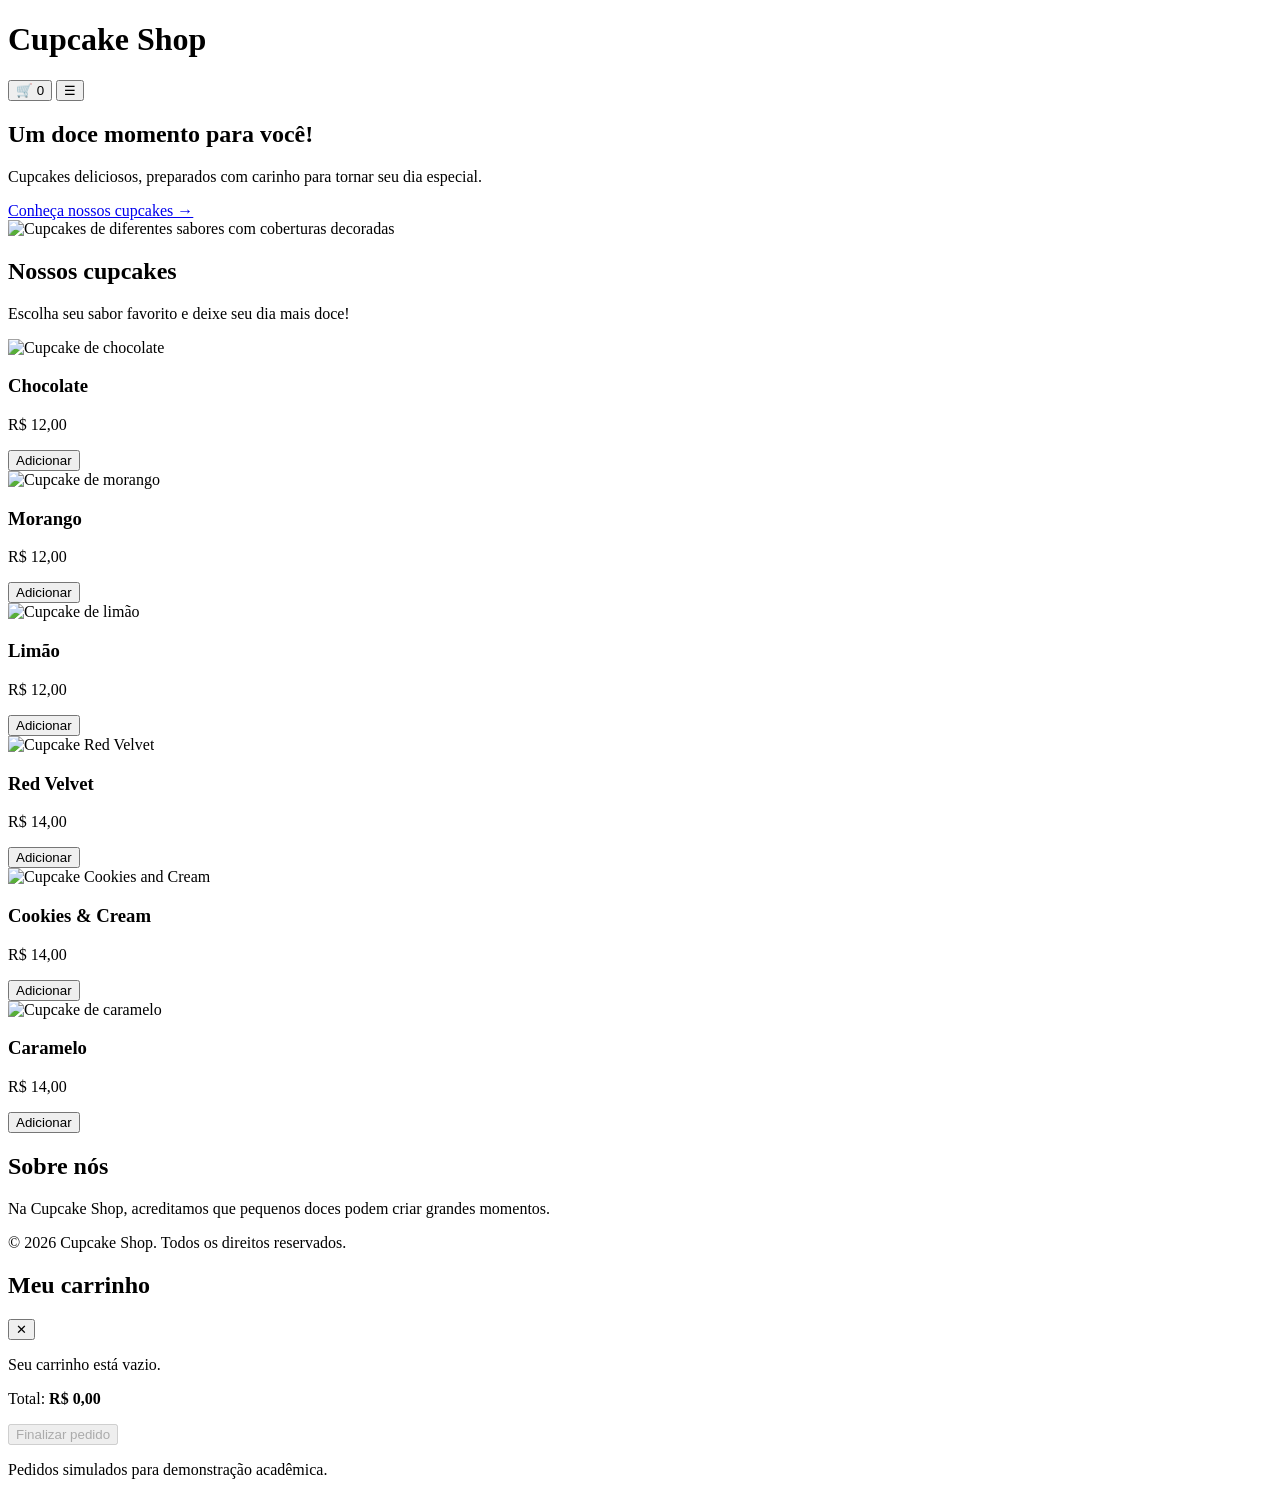
==== index.html @ 00323195 "Projeto acadêmico de loja virtual de cupcakes, desenvolvido com HTML, CSS, JavaScript, Python e SQLi" ====
<!DOCTYPE html>
<html lang="pt-BR">
<head>
  <meta charset="UTF-8">
  <meta name="viewport" content="width=device-width, initial-scale=1.0">
  <meta name="description" content="Cupcake Shop - Cupcakes deliciosos feitos com carinho para você.">
  <title>Cupcake Shop | Início</title>
  <link rel="stylesheet" href="css/style.css">
  <script src="js/script.js" defer></script>
</head>
<body>
  <header class="header">
    <div class="header-container">
      <h1 class="logo">Cupcake Shop</h1>
      <div class="header-actions">
        <button class="cart-button" type="button" aria-label="Abrir carrinho" aria-controls="cart-drawer" aria-expanded="false">🛒 <span class="cart-count" aria-label="0 itens">0</span></button>
        <button class="menu-button" type="button" aria-label="Abrir menu" aria-expanded="false" aria-controls="main-navigation">☰</button>
      </div>
    </div>
    <nav class="navigation" id="main-navigation" aria-label="Navegação principal" hidden>
      <ul>
        <li><a href="#inicio">Início</a></li>
        <li><a href="#produtos">Nossos cupcakes</a></li>
        <li><a href="#sobre">Sobre nós</a></li>
        <li><a href="acompanhar.html">📦 Acompanhar pedido</a></li>
      </ul>
    </nav>
  </header>


  <main id="inicio">
    <section class="hero" aria-labelledby="hero-title">
      <div class="hero-content">
        <h2 id="hero-title">Um doce momento para você!</h2>
        <p>Cupcakes deliciosos, preparados com carinho para tornar seu dia especial.</p>
        <a href="#produtos" class="hero-link">Conheça nossos cupcakes →</a>
      </div>
      <div class="hero-image">
        <img src="assets/images/hero-cupcakes.jpg" alt="Cupcakes de diferentes sabores com coberturas decoradas" width="600" height="400">
      </div>
    </section>

    <section class="products" id="produtos" aria-labelledby="products-title">
      <h2 id="products-title">Nossos cupcakes</h2>
      <p class="products-description">Escolha seu sabor favorito e deixe seu dia mais doce!</p>
      <div class="products-grid">
        <article class="product-card" data-id="chocolate" data-name="Chocolate" data-price="12" data-image="assets/images/cupcake-chocolate.jpg">
          <img src="assets/images/cupcake-chocolate.jpg" alt="Cupcake de chocolate" loading="lazy">
          <div class="product-info"><h3>Chocolate</h3><p class="product-price">R$ 12,00</p><button type="button" class="add-to-cart">Adicionar</button></div>
        </article>
        <article class="product-card" data-id="morango" data-name="Morango" data-price="12" data-image="assets/images/cupcake-morango.jpg">
          <img src="assets/images/cupcake-morango.jpg" alt="Cupcake de morango" loading="lazy">
          <div class="product-info"><h3>Morango</h3><p class="product-price">R$ 12,00</p><button type="button" class="add-to-cart">Adicionar</button></div>
        </article>
        <article class="product-card" data-id="limao" data-name="Limão" data-price="12" data-image="assets/images/cupcake-limao.jpg">
          <img src="assets/images/cupcake-limao.jpg" alt="Cupcake de limão" loading="lazy">
          <div class="product-info"><h3>Limão</h3><p class="product-price">R$ 12,00</p><button type="button" class="add-to-cart">Adicionar</button></div>
        </article>
        <article class="product-card" data-id="red-velvet" data-name="Red Velvet" data-price="14" data-image="assets/images/cupcake-red-velvet.jpg">
          <img src="assets/images/cupcake-red-velvet.jpg" alt="Cupcake Red Velvet" loading="lazy">
          <div class="product-info"><h3>Red Velvet</h3><p class="product-price">R$ 14,00</p><button type="button" class="add-to-cart">Adicionar</button></div>
        </article>
        <article class="product-card" data-id="cookies-cream" data-name="Cookies &amp; Cream" data-price="14" data-image="assets/images/cupcake-cookies-cream.jpg">
          <img src="assets/images/cupcake-cookies-cream.jpg" alt="Cupcake Cookies and Cream" loading="lazy">
          <div class="product-info"><h3>Cookies &amp; Cream</h3><p class="product-price">R$ 14,00</p><button type="button" class="add-to-cart">Adicionar</button></div>
        </article>
        <article class="product-card" data-id="caramelo" data-name="Caramelo" data-price="14" data-image="assets/images/cupcake-caramelo.jpg">
          <img src="assets/images/cupcake-caramelo.jpg" alt="Cupcake de caramelo" loading="lazy">
          <div class="product-info"><h3>Caramelo</h3><p class="product-price">R$ 14,00</p><button type="button" class="add-to-cart">Adicionar</button></div>
        </article>
      </div>
    </section>

    <section class="about" id="sobre" aria-labelledby="about-title">
      <h2 id="about-title">Sobre nós</h2>
      <p>Na Cupcake Shop, acreditamos que pequenos doces podem criar grandes momentos.</p>
    </section>
  </main>

  <footer class="footer"><p>&copy; 2026 Cupcake Shop. Todos os direitos reservados.</p></footer>

  <!-- Fundo escurecido ao abrir o carrinho -->
  <div class="cart-overlay" id="cart-overlay" hidden></div>

  <!-- Carrinho lateral -->
  <aside class="cart-drawer" id="cart-drawer" role="dialog" aria-modal="true" aria-labelledby="cart-title" aria-hidden="true" inert>
    <div class="cart-header">
      <h2 id="cart-title">Meu carrinho</h2>
      <button class="close-cart" type="button" aria-label="Fechar carrinho">✕</button>
    </div>
    <div class="cart-items" id="cart-items" aria-live="polite">
      <p class="empty-cart">Seu carrinho está vazio.</p>
    </div>
    <div class="cart-footer">
      <p class="cart-total">Total: <strong id="cart-total">R$ 0,00</strong></p>
      <button type="button" class="checkout-button" id="checkout-button" disabled>Finalizar pedido</button>
      <p class="checkout-note">Pedidos simulados para demonstração acadêmica.</p>
    </div>
  </aside>

  <div class="toast" id="cart-toast" role="status" aria-live="polite"></div>
</body>
</html>
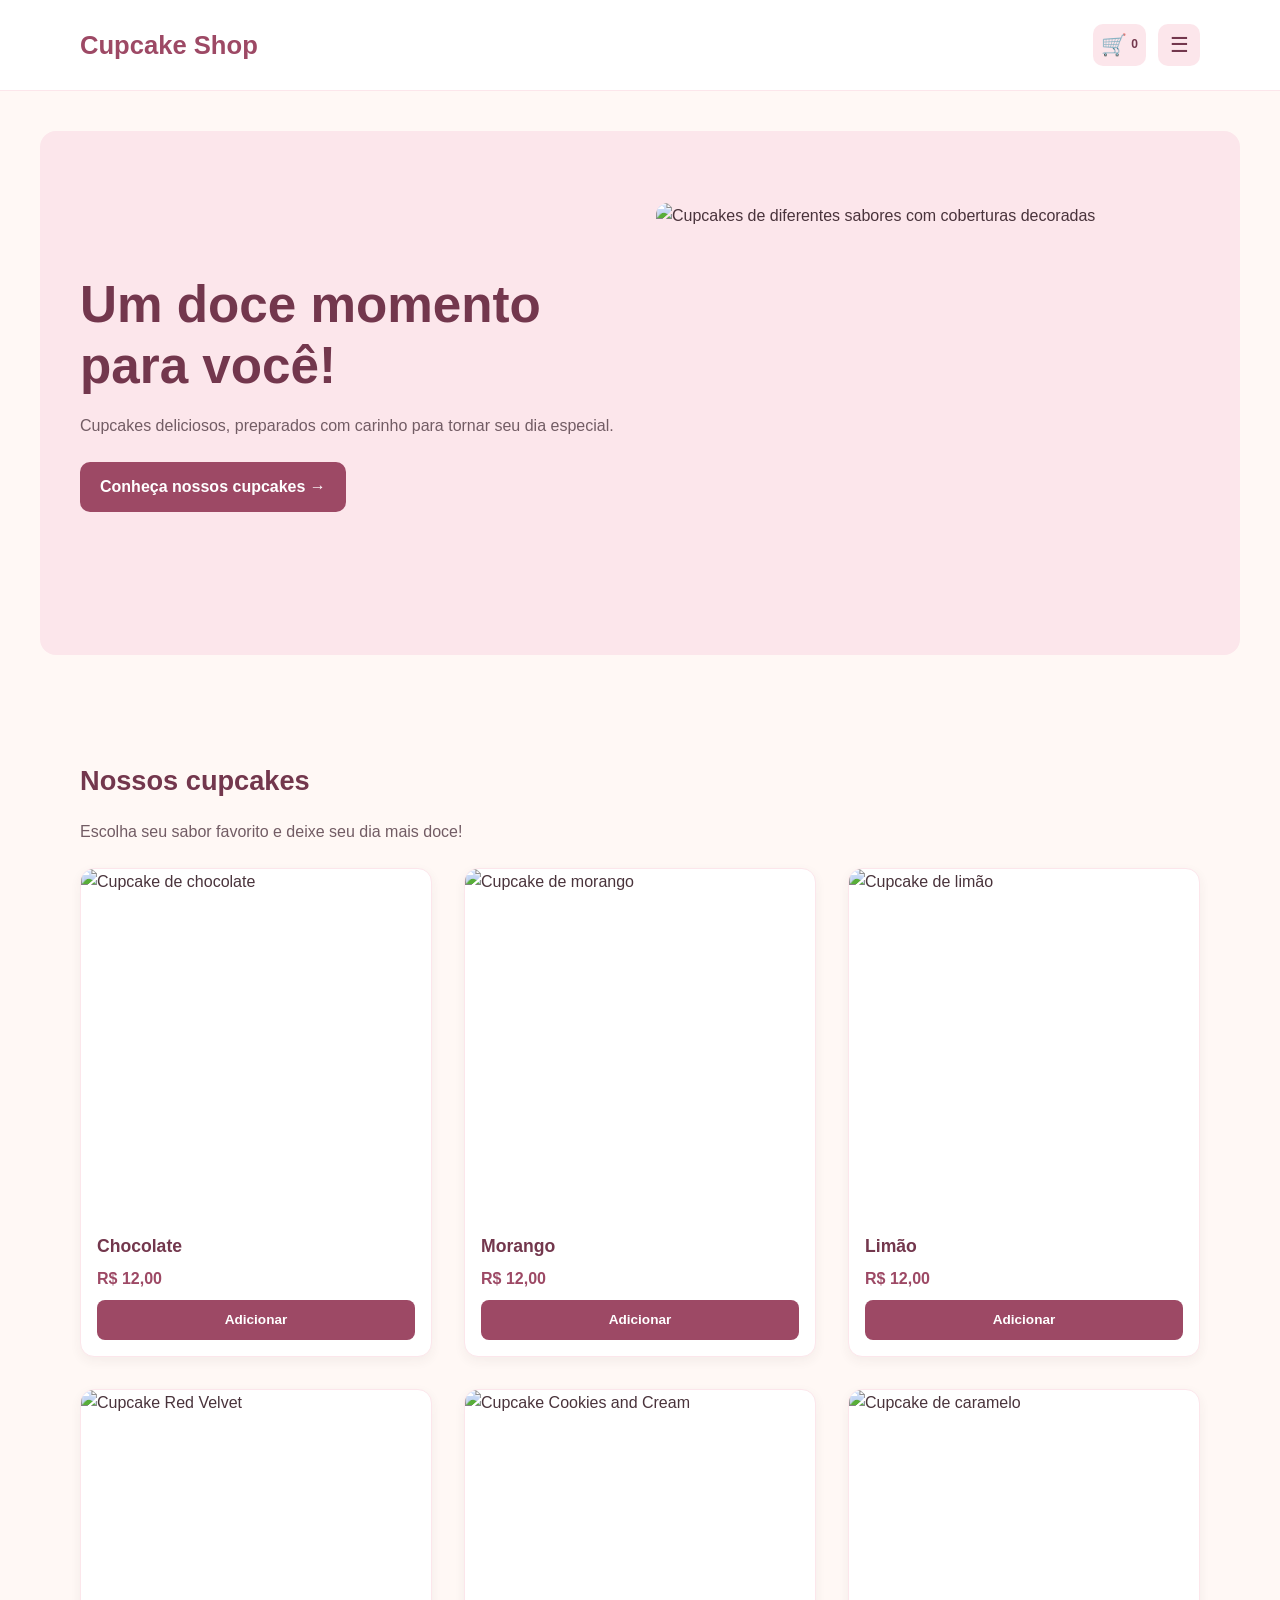
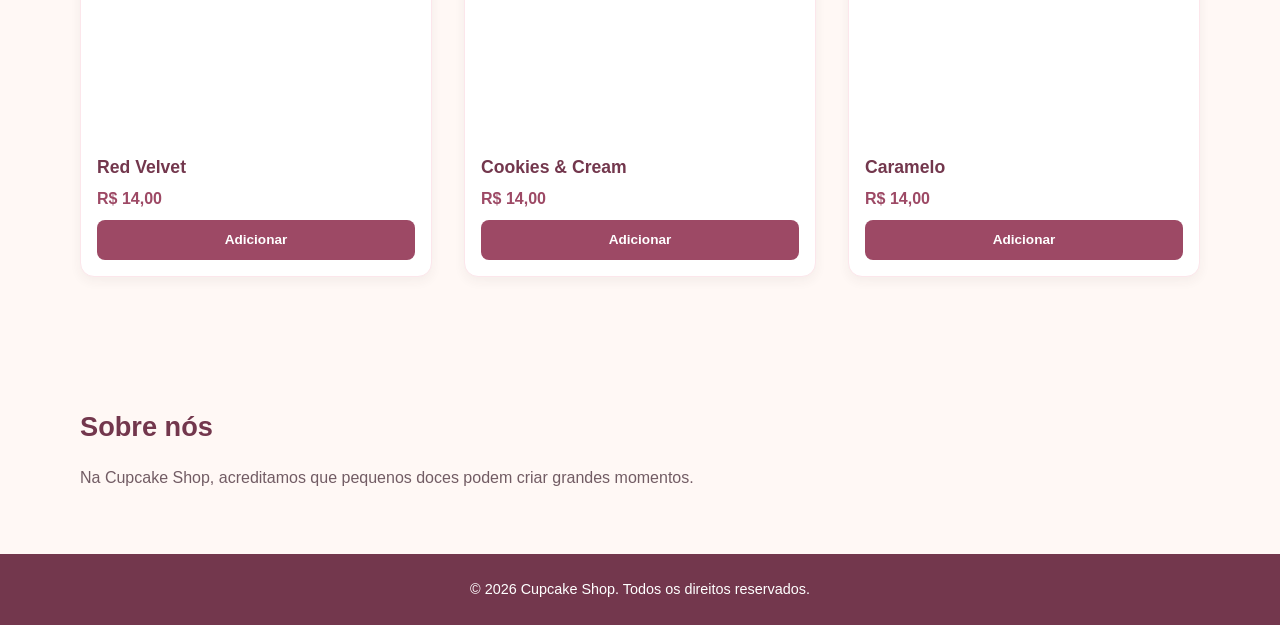
==== commit 9b2e8f0a: "Corrige caminho dos arquivos CSS no GitHub Pages" ====
--- a/index.html
+++ b/index.html
@@ -5,7 +5,7 @@
   <meta name="viewport" content="width=device-width, initial-scale=1.0">
   <meta name="description" content="Cupcake Shop - Cupcakes deliciosos feitos com carinho para você.">
   <title>Cupcake Shop | Início</title>
-  <link rel="stylesheet" href="css/style.css">
+  <link rel="stylesheet" href="CSS/style.css">
   <script src="js/script.js" defer></script>
 </head>
 <body>
--- a/CSS/style.css
+++ b/CSS/style.css
@@ -0,0 +1,170 @@
+/* CUPCAKE SHOP - Estilos completos (mobile-first) */
+:root {
+  --color-primary: #9d4965;
+  --color-primary-dark: #73374d;
+  --color-background: #fff8f5;
+  --color-surface: #fce6eb;
+  --color-white: #ffffff;
+  --color-text: #49333b;
+  --color-text-light: #725c64;
+}
+* { margin: 0; padding: 0; box-sizing: border-box; }
+html { scroll-behavior: smooth; }
+body { font-family: Arial, Helvetica, sans-serif; background: var(--color-background); color: var(--color-text); line-height: 1.6; }
+body.cart-open { overflow: hidden; }
+button, a { -webkit-tap-highlight-color: transparent; }
+button { font: inherit; cursor: pointer; }
+a { color: inherit; text-decoration: none; }
+a:focus-visible, button:focus-visible { outline: 3px solid var(--color-primary); outline-offset: 4px; }
+button:disabled { cursor: not-allowed; opacity: .55; }
+
+/* Cabeçalho e navegação */
+.header { background: var(--color-white); border-bottom: 1px solid var(--color-surface); }
+.header-container { max-width: 1200px; margin: 0 auto; padding: 16px; display: flex; align-items: center; justify-content: space-between; gap: 16px; }
+.logo { color: var(--color-primary); font-size: 1.35rem; font-weight: 700; }
+.header-actions { display: flex; align-items: center; gap: 12px; }
+.cart-button, .menu-button { display: flex; align-items: center; justify-content: center; min-width: 42px; height: 42px; padding: 0 8px; border: 0; border-radius: 10px; background: var(--color-surface); color: var(--color-primary-dark); font-size: 1.3rem; }
+.cart-button:hover, .menu-button:hover { background: #f6d3dd; }
+.cart-count { font-size: .75rem; font-weight: 700; margin-left: 4px; }
+.navigation { background: var(--color-white); padding: 16px; }
+.navigation[hidden] { display: none; }
+.navigation ul { list-style: none; display: flex; flex-direction: column; gap: 16px; max-width: 1200px; margin: 0 auto; }
+.navigation a { display: block; font-weight: 600; color: var(--color-primary-dark); }
+.navigation a:hover { color: var(--color-primary); }
+
+/* Conteúdo e hero */
+main { width: 100%; }
+.hero, .products, .about { max-width: 1200px; margin-left: auto; margin-right: auto; padding: 48px 20px; }
+.hero { margin-top: 24px; margin-bottom: 24px; background: var(--color-surface); border-radius: 16px; display: flex; flex-direction: column; gap: 32px; overflow: hidden; }
+.hero-content { display: flex; flex-direction: column; align-items: flex-start; justify-content: center; min-width: 0; }
+.hero h2 { color: var(--color-primary-dark); font-size: 2rem; line-height: 1.2; margin-bottom: 16px; }
+.hero p { color: var(--color-text-light); margin-bottom: 24px; }
+.hero-link { display: inline-block; padding: 12px 20px; border-radius: 10px; background: var(--color-primary); color: var(--color-white); font-weight: 600; text-align: center; transition: background .2s; }
+.hero-link:hover { background: var(--color-primary-dark); }
+.hero-image { width: 100%; min-width: 0; border-radius: 12px; overflow: hidden; }
+.hero-image img { display: block; width: 100%; height: auto; aspect-ratio: 3/2; object-fit: cover; }
+
+/* Produtos */
+.products h2, .about h2 { color: var(--color-primary-dark); font-size: 1.7rem; margin-bottom: 16px; }
+.products-description { color: var(--color-text-light); margin-bottom: 24px; }
+.products-grid { display: grid; grid-template-columns: repeat(2, minmax(0, 1fr)); gap: 16px; }
+.product-card { min-width: 0; background: var(--color-white); border: 1px solid var(--color-surface); border-radius: 14px; overflow: hidden; box-shadow: 0 4px 12px rgba(73,51,59,.06); }
+.product-card img { display: block; width: 100%; aspect-ratio: 1/1; object-fit: cover; }
+.product-info { padding: 12px; display: flex; flex-direction: column; gap: 8px; }
+.product-info h3 { color: var(--color-primary-dark); font-size: .95rem; line-height: 1.3; }
+.product-price { color: var(--color-primary); font-size: 1rem; font-weight: 700; }
+.add-to-cart { width: 100%; min-height: 40px; padding: 8px; border: 0; border-radius: 8px; background: var(--color-primary); color: var(--color-white); font-weight: 600; font-size: .85rem; transition: background .2s; }
+.add-to-cart:hover { background: var(--color-primary-dark); }
+.about { padding-top: 24px; padding-bottom: 64px; }
+.about p { color: var(--color-text-light); }
+.footer { padding: 24px 16px; background: var(--color-primary-dark); color: var(--color-white); text-align: center; font-size: .9rem; }
+
+/* Carrinho lateral */
+.cart-overlay[hidden] { display: none; }
+.cart-overlay { position: fixed; inset: 0; z-index: 100; background: rgba(30, 15, 23, .5); }
+.cart-drawer { position: fixed; top: 0; right: 0; z-index: 101; height: 100dvh; width: min(100%, 420px); background: var(--color-white); box-shadow: -8px 0 28px rgba(0,0,0,.15); display: flex; flex-direction: column; transform: translateX(105%); visibility: hidden; transition: transform .25s ease, visibility .25s; }
+.cart-drawer.is-open { transform: translateX(0); visibility: visible; }
+.cart-header { display: flex; align-items: center; justify-content: space-between; gap: 16px; padding: 20px; border-bottom: 1px solid var(--color-surface); }
+.cart-header h2 { font-size: 1.35rem; color: var(--color-primary-dark); }
+.close-cart { border: 0; background: var(--color-surface); color: var(--color-primary-dark); border-radius: 8px; width: 38px; height: 38px; }
+.cart-items { flex: 1; overflow-y: auto; padding: 20px; }
+.empty-cart { color: var(--color-text-light); text-align: center; padding: 40px 0; }
+.cart-item { display: grid; grid-template-columns: 72px minmax(0,1fr); gap: 12px; padding: 14px 0; border-bottom: 1px solid var(--color-surface); }
+.cart-item img { width: 72px; height: 72px; object-fit: cover; border-radius: 8px; }
+.cart-item h3 { font-size: 1rem; color: var(--color-primary-dark); }
+.cart-item-price { color: var(--color-primary); font-weight: 700; }
+.cart-item-actions { display: flex; flex-wrap: wrap; align-items: center; gap: 8px; margin-top: 8px; }
+.quantity-button { width: 30px; height: 30px; border: 1px solid #e9bdcb; border-radius: 6px; background: var(--color-surface); color: var(--color-primary-dark); }
+.quantity-value { min-width: 18px; text-align: center; font-weight: 700; }
+.remove-item { border: 0; background: transparent; color: var(--color-primary-dark); text-decoration: underline; font-size: .85rem; margin-left: auto; }
+.cart-footer { padding: 20px; border-top: 1px solid var(--color-surface); background: var(--color-white); }
+.cart-total { display: flex; justify-content: space-between; gap: 12px; font-size: 1.1rem; margin-bottom: 16px; }
+.cart-total strong { color: var(--color-primary-dark); }
+.checkout-button { width: 100%; padding: 13px; border: 0; border-radius: 10px; background: var(--color-primary); color: var(--color-white); font-weight: 700; }
+.checkout-button:not(:disabled):hover { background: var(--color-primary-dark); }
+.checkout-note { font-size: .78rem; text-align: center; color: var(--color-text-light); margin-top: 8px; }
+.toast { position: fixed; z-index: 110; left: 50%; bottom: 22px; transform: translate(-50%, 20px); max-width: calc(100vw - 32px); padding: 12px 18px; border-radius: 10px; background: var(--color-primary-dark); color: var(--color-white); text-align: center; box-shadow: 0 5px 20px rgba(0,0,0,.2); opacity: 0; visibility: hidden; transition: opacity .2s, transform .2s, visibility .2s; pointer-events: none; }
+.toast.show { opacity: 1; visibility: visible; transform: translate(-50%, 0); }
+
+/* Tablets e desktop */
+@media (min-width: 768px) {
+  .header-container { padding: 20px 32px; }
+  .logo { font-size: 1.6rem; }
+  .hero, .products, .about { padding-left: 40px; padding-right: 40px; }
+  .hero { flex-direction: row; align-items: stretch; gap: 32px; padding-top: 72px; padding-bottom: 72px; }
+  .hero-content, .hero-image { flex: 1; min-width: 0; }
+  .hero h2 { font-size: 2.8rem; }
+  .hero-image { min-height: 320px; position: relative; }
+  .hero-image img { position: absolute; inset: 0; width: 100%; height: 100%; aspect-ratio: auto; object-fit: cover; }
+  .products-grid { grid-template-columns: repeat(3, minmax(0,1fr)); gap: 24px; }
+  .product-info { padding: 16px; }
+  .product-info h3 { font-size: 1.1rem; }
+}
+@media (min-width: 1024px) {
+  .header-container { padding: 24px 40px; }
+  .hero { margin-top: 40px; margin-bottom: 40px; }
+  .hero h2 { font-size: 3.2rem; }
+  .hero-image { min-height: 380px; }
+  .products, .about { padding-top: 64px; padding-bottom: 64px; }
+  .products-grid { gap: 32px; }
+}
+@media (prefers-reduced-motion: reduce) {
+  html { scroll-behavior: auto; }
+  .cart-drawer, .toast { transition: none; }
+}
+
+/* Checkout e administração - etapa 8 */
+.page-shell { max-width: 1000px; margin: 0 auto; padding: 32px 18px 72px; }
+.page-shell h1 { color: var(--color-primary-dark); font-size: clamp(1.7rem, 4vw, 2.4rem); margin-bottom: 8px; }
+.page-intro { color: var(--color-text-light); margin-bottom: 24px; }
+.back-link { display: inline-block; margin-bottom: 20px; color: var(--color-primary-dark); text-decoration: underline; }
+.checkout-layout { display: grid; gap: 22px; }
+.panel { background: white; padding: 22px; border: 1px solid var(--color-surface); border-radius: 14px; box-shadow: 0 4px 14px rgba(73,51,59,.04); }
+.panel h2 { font-size: 1.2rem; color: var(--color-primary-dark); margin-bottom: 14px; }
+.form-grid { display: grid; gap: 14px; }
+.field { display: flex; flex-direction: column; gap: 5px; }
+.field label, .field-label { font-weight: 700; font-size: .92rem; }
+.field input, .field select, .field textarea, .status-select { width: 100%; border: 1px solid #d9b9c5; border-radius: 8px; background: white; padding: 11px; font: inherit; color: var(--color-text); }
+.field textarea { min-height: 90px; resize: vertical; }
+.choice-row { display: flex; flex-wrap: wrap; gap: 18px; margin-bottom: 14px; }
+.choice-row label { display: inline-flex; align-items: center; gap: 6px; }
+.form-actions { margin-top: 18px; }
+.primary-action { display: inline-block; width: 100%; border: 0; border-radius: 9px; background: var(--color-primary); color: white; padding: 13px 18px; text-align: center; font-weight: 700; }
+.primary-action:hover { background: var(--color-primary-dark); }
+.order-line { display: flex; justify-content: space-between; gap: 12px; padding: 9px 0; border-bottom: 1px solid var(--color-surface); }
+.order-total { display: flex; justify-content: space-between; font-size: 1.2rem; font-weight: 700; color: var(--color-primary-dark); margin-top: 14px; }
+.help-text { color: var(--color-text-light); font-size: .85rem; margin-top: 8px; }
+.error-message { color: #9e253d; margin-top: 12px; font-weight: 700; }
+.success-message { background: #f2f9f2; border: 1px solid #a9d3ad; border-radius: 12px; padding: 18px; margin-top: 20px; }
+.success-message h2 { color: #285b32; }
+.order-card { border: 1px solid var(--color-surface); border-radius: 12px; padding: 16px; margin-top: 12px; }
+.order-card h3 { color: var(--color-primary-dark); margin-bottom: 8px; }
+.order-meta { font-size: .9rem; color: var(--color-text-light); margin-bottom: 8px; }
+.order-card ul { margin: 10px 0 10px 22px; }
+.status-row { display: flex; align-items: center; flex-wrap: wrap; gap: 12px; margin-top: 14px; }
+.status-row label { font-weight: 700; }
+.status-select { max-width: 240px; }
+.demo-banner { background: #fff0cf; padding: 12px 16px; border-radius: 10px; margin: 18px 0; color: #60480d; }
+[hidden] { display: none !important; }
+@media (min-width: 768px) { .checkout-layout { grid-template-columns: minmax(0,1.4fr) minmax(270px,1fr); align-items: start; } .form-grid.two { grid-template-columns: 1fr 1fr; } }
+
+/* Etapa 10: endereço de entrega */
+.delivery-notice { background: #fce6eb; border-left: 4px solid var(--color-primary); color: var(--color-primary-dark); padding: 12px 14px; border-radius: 8px; margin-bottom: 16px; line-height: 1.5; }
+.field input[readonly] { background: #f5f0f2; color: #66515b; cursor: not-allowed; }
+
+/* Acompanhamento do pedido */
+.tracking-panel{max-width:650px;margin:24px auto}
+.tracking-panel .field{margin-bottom:16px}
+.tracking-panel #tracking-result{margin-top:24px;padding-top:20px;border-top:1px solid var(--color-surface)}
+.tracking-status{background:var(--color-surface);color:var(--color-primary-dark);padding:14px;border-radius:10px;font-weight:700;margin:14px 0}
+.tracking-panel #tracking-items{margin:16px 0}
+.success-message .primary-action{display:inline-block;margin:14px 0}
+
+/* Confirmação: credenciais de acompanhamento em destaque */
+.tracking-warning{background:#fff0cf;border-left:4px solid #a36d15;padding:12px;border-radius:8px;font-weight:700;margin:14px 0}
+.tracking-credentials{display:grid;gap:12px;margin:16px 0}
+.tracking-credential{display:flex;flex-wrap:wrap;align-items:center;gap:8px;background:#fff;border:2px solid var(--color-primary);border-radius:12px;padding:14px}
+.tracking-credential-label{display:block;width:100%;font-size:.9rem;font-weight:700;color:var(--color-primary-dark)}
+.tracking-credential-value{flex:1;min-width:0;font-size:1.15rem;color:var(--color-text);overflow-wrap:anywhere;user-select:all}
+.copy-code{border:1px solid var(--color-primary);border-radius:8px;background:var(--color-surface);color:var(--color-primary-dark);font-weight:700;padding:8px 12px}
+.copy-code:hover{background:#f6d3dd}
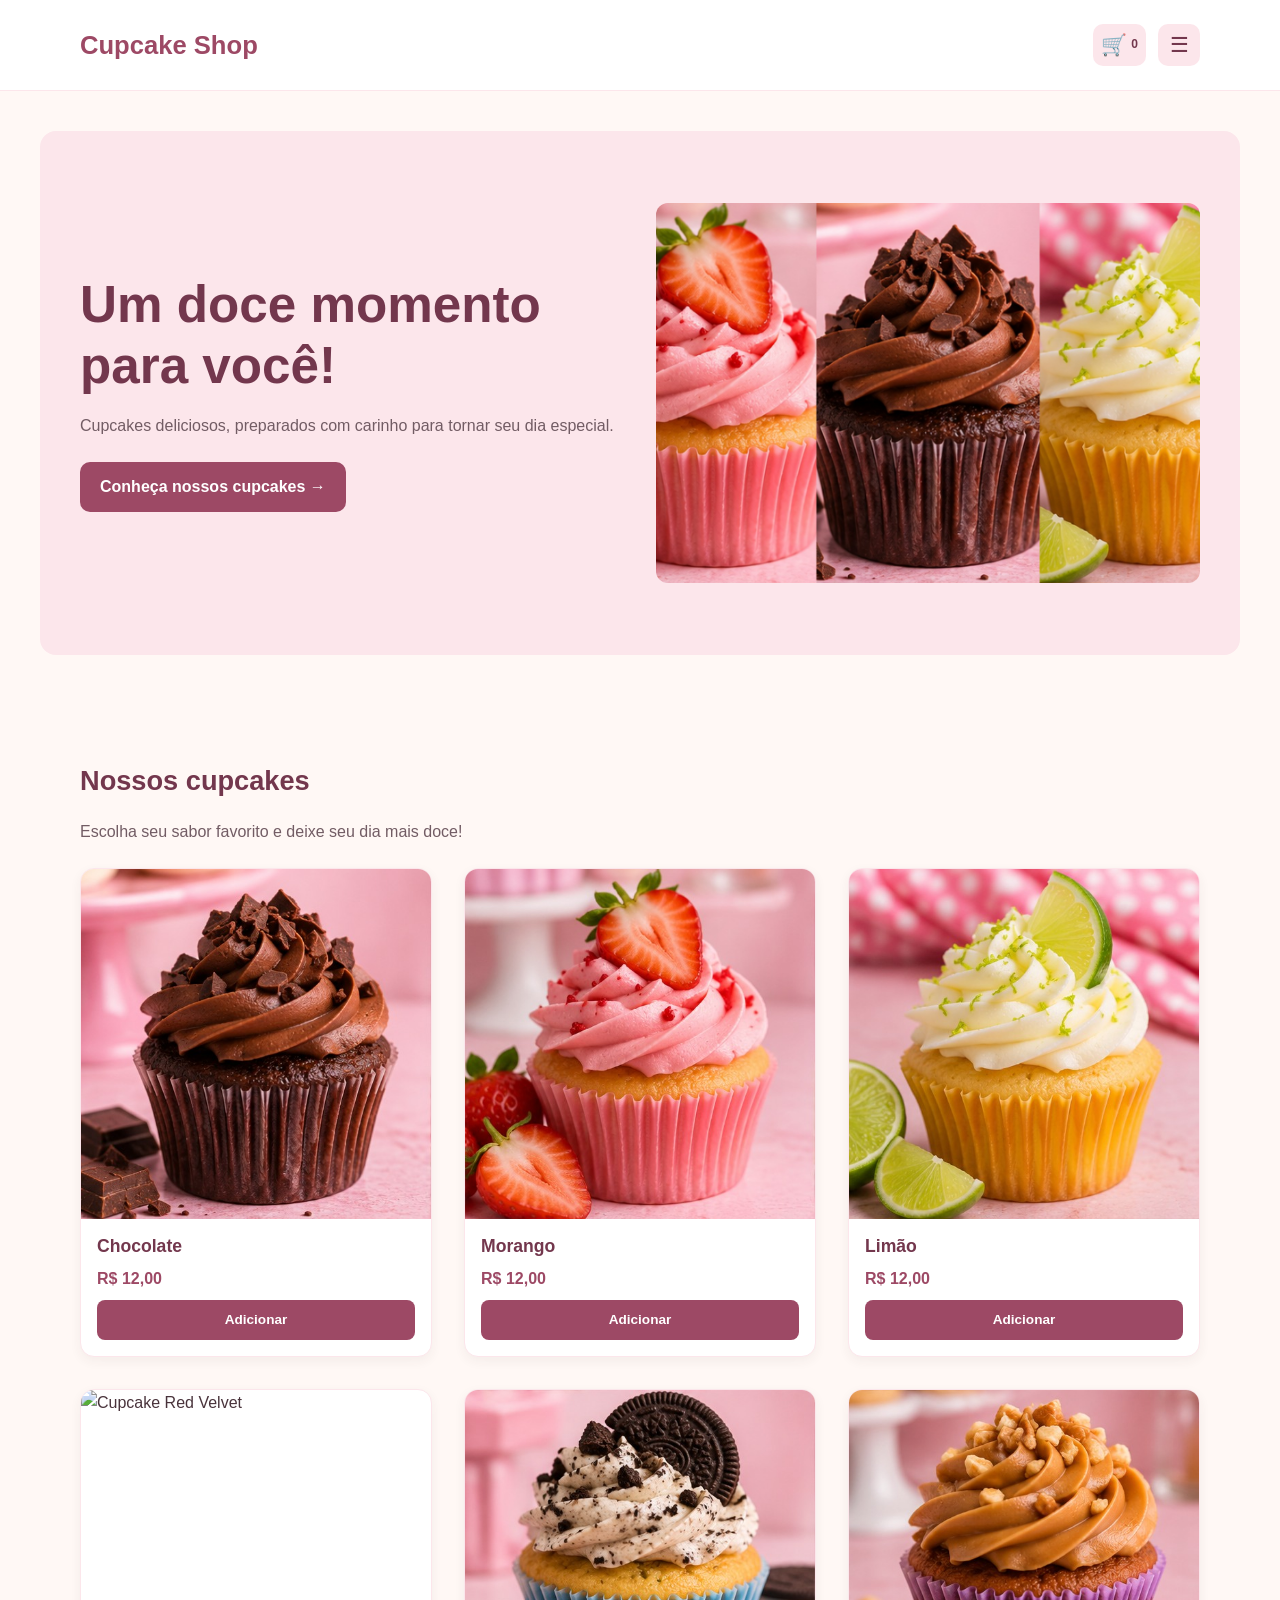
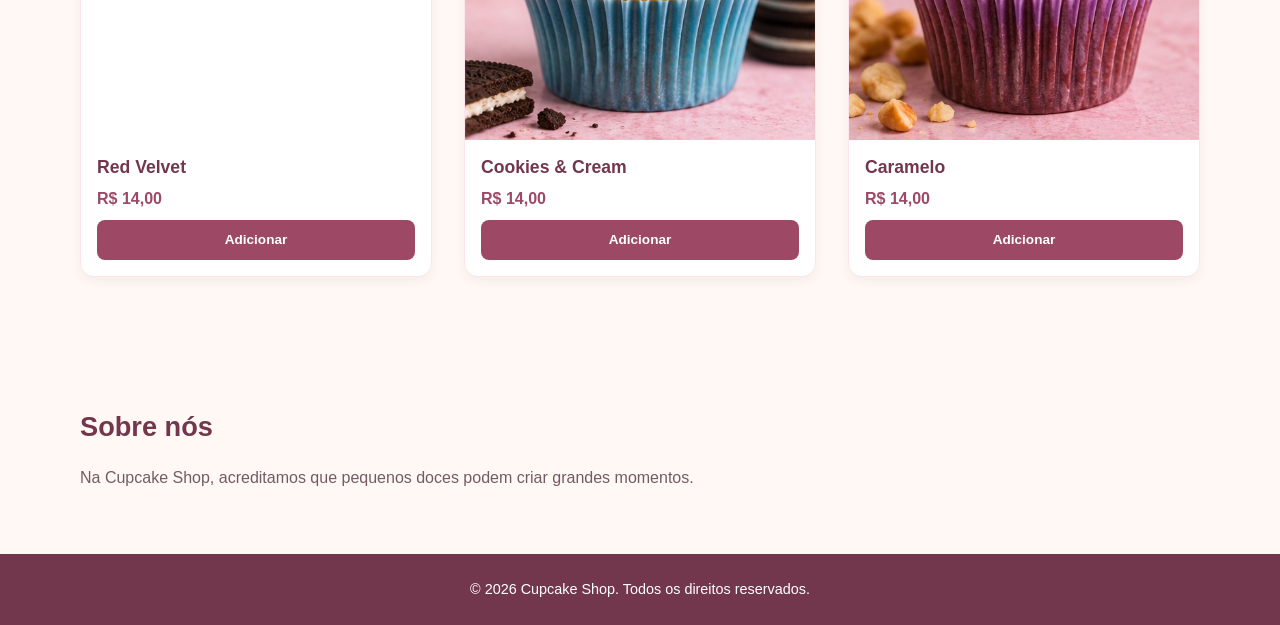
==== commit 54b39504: "Corrige caminhos das imagens no GitHub Pages" ====
--- a/index.html
+++ b/index.html
@@ -36,7 +36,7 @@
         <a href="#produtos" class="hero-link">Conheça nossos cupcakes →</a>
       </div>
       <div class="hero-image">
-        <img src="assets/images/hero-cupcakes.jpg" alt="Cupcakes de diferentes sabores com coberturas decoradas" width="600" height="400">
+        <img src="Assets/images/hero-cupcakes.jpg" alt="Cupcakes de diferentes sabores com coberturas decoradas" width="600" height="400">
       </div>
     </section>
 
@@ -44,28 +44,28 @@
       <h2 id="products-title">Nossos cupcakes</h2>
       <p class="products-description">Escolha seu sabor favorito e deixe seu dia mais doce!</p>
       <div class="products-grid">
-        <article class="product-card" data-id="chocolate" data-name="Chocolate" data-price="12" data-image="assets/images/cupcake-chocolate.jpg">
-          <img src="assets/images/cupcake-chocolate.jpg" alt="Cupcake de chocolate" loading="lazy">
+        <article class="product-card" data-id="chocolate" data-name="Chocolate" data-price="12" data-image="Assets/images/cupcake-chocolate.jpg">
+          <img src="Assets/images/cupcake-chocolate.jpg" alt="Cupcake de chocolate" loading="lazy">
           <div class="product-info"><h3>Chocolate</h3><p class="product-price">R$ 12,00</p><button type="button" class="add-to-cart">Adicionar</button></div>
         </article>
-        <article class="product-card" data-id="morango" data-name="Morango" data-price="12" data-image="assets/images/cupcake-morango.jpg">
-          <img src="assets/images/cupcake-morango.jpg" alt="Cupcake de morango" loading="lazy">
+        <article class="product-card" data-id="morango" data-name="Morango" data-price="12" data-image="Assets/images/cupcake-morango.jpg">
+          <img src="Assets/images/cupcake-morango.jpg" alt="Cupcake de morango" loading="lazy">
           <div class="product-info"><h3>Morango</h3><p class="product-price">R$ 12,00</p><button type="button" class="add-to-cart">Adicionar</button></div>
         </article>
-        <article class="product-card" data-id="limao" data-name="Limão" data-price="12" data-image="assets/images/cupcake-limao.jpg">
-          <img src="assets/images/cupcake-limao.jpg" alt="Cupcake de limão" loading="lazy">
+        <article class="product-card" data-id="limao" data-name="Limão" data-price="12" data-image="Assets/images/cupcake-limao.jpg">
+          <img src="Assets/images/cupcake-limao.jpg" alt="Cupcake de limão" loading="lazy">
           <div class="product-info"><h3>Limão</h3><p class="product-price">R$ 12,00</p><button type="button" class="add-to-cart">Adicionar</button></div>
         </article>
-        <article class="product-card" data-id="red-velvet" data-name="Red Velvet" data-price="14" data-image="assets/images/cupcake-red-velvet.jpg">
-          <img src="assets/images/cupcake-red-velvet.jpg" alt="Cupcake Red Velvet" loading="lazy">
+        <article class="product-card" data-id="red-velvet" data-name="Red Velvet" data-price="14" data-image="Assets/images/cupcake-red-velvet.jpg">
+          <img src="Assets  /images/cupcake-red-velvet.jpg" alt="Cupcake Red Velvet" loading="lazy">
           <div class="product-info"><h3>Red Velvet</h3><p class="product-price">R$ 14,00</p><button type="button" class="add-to-cart">Adicionar</button></div>
         </article>
-        <article class="product-card" data-id="cookies-cream" data-name="Cookies &amp; Cream" data-price="14" data-image="assets/images/cupcake-cookies-cream.jpg">
-          <img src="assets/images/cupcake-cookies-cream.jpg" alt="Cupcake Cookies and Cream" loading="lazy">
+        <article class="product-card" data-id="cookies-cream" data-name="Cookies &amp; Cream" data-price="14" data-image="Assets/images/cupcake-cookies-cream.jpg">
+          <img src="Assets/images/cupcake-cookies-cream.jpg" alt="Cupcake Cookies and Cream" loading="lazy">
           <div class="product-info"><h3>Cookies &amp; Cream</h3><p class="product-price">R$ 14,00</p><button type="button" class="add-to-cart">Adicionar</button></div>
         </article>
-        <article class="product-card" data-id="caramelo" data-name="Caramelo" data-price="14" data-image="assets/images/cupcake-caramelo.jpg">
-          <img src="assets/images/cupcake-caramelo.jpg" alt="Cupcake de caramelo" loading="lazy">
+        <article class="product-card" data-id="caramelo" data-name="Caramelo" data-price="14" data-image="Assets/images/cupcake-caramelo.jpg">
+          <img src="Assets/images/cupcake-caramelo.jpg" alt="Cupcake de caramelo" loading="lazy">
           <div class="product-info"><h3>Caramelo</h3><p class="product-price">R$ 14,00</p><button type="button" class="add-to-cart">Adicionar</button></div>
         </article>
       </div>
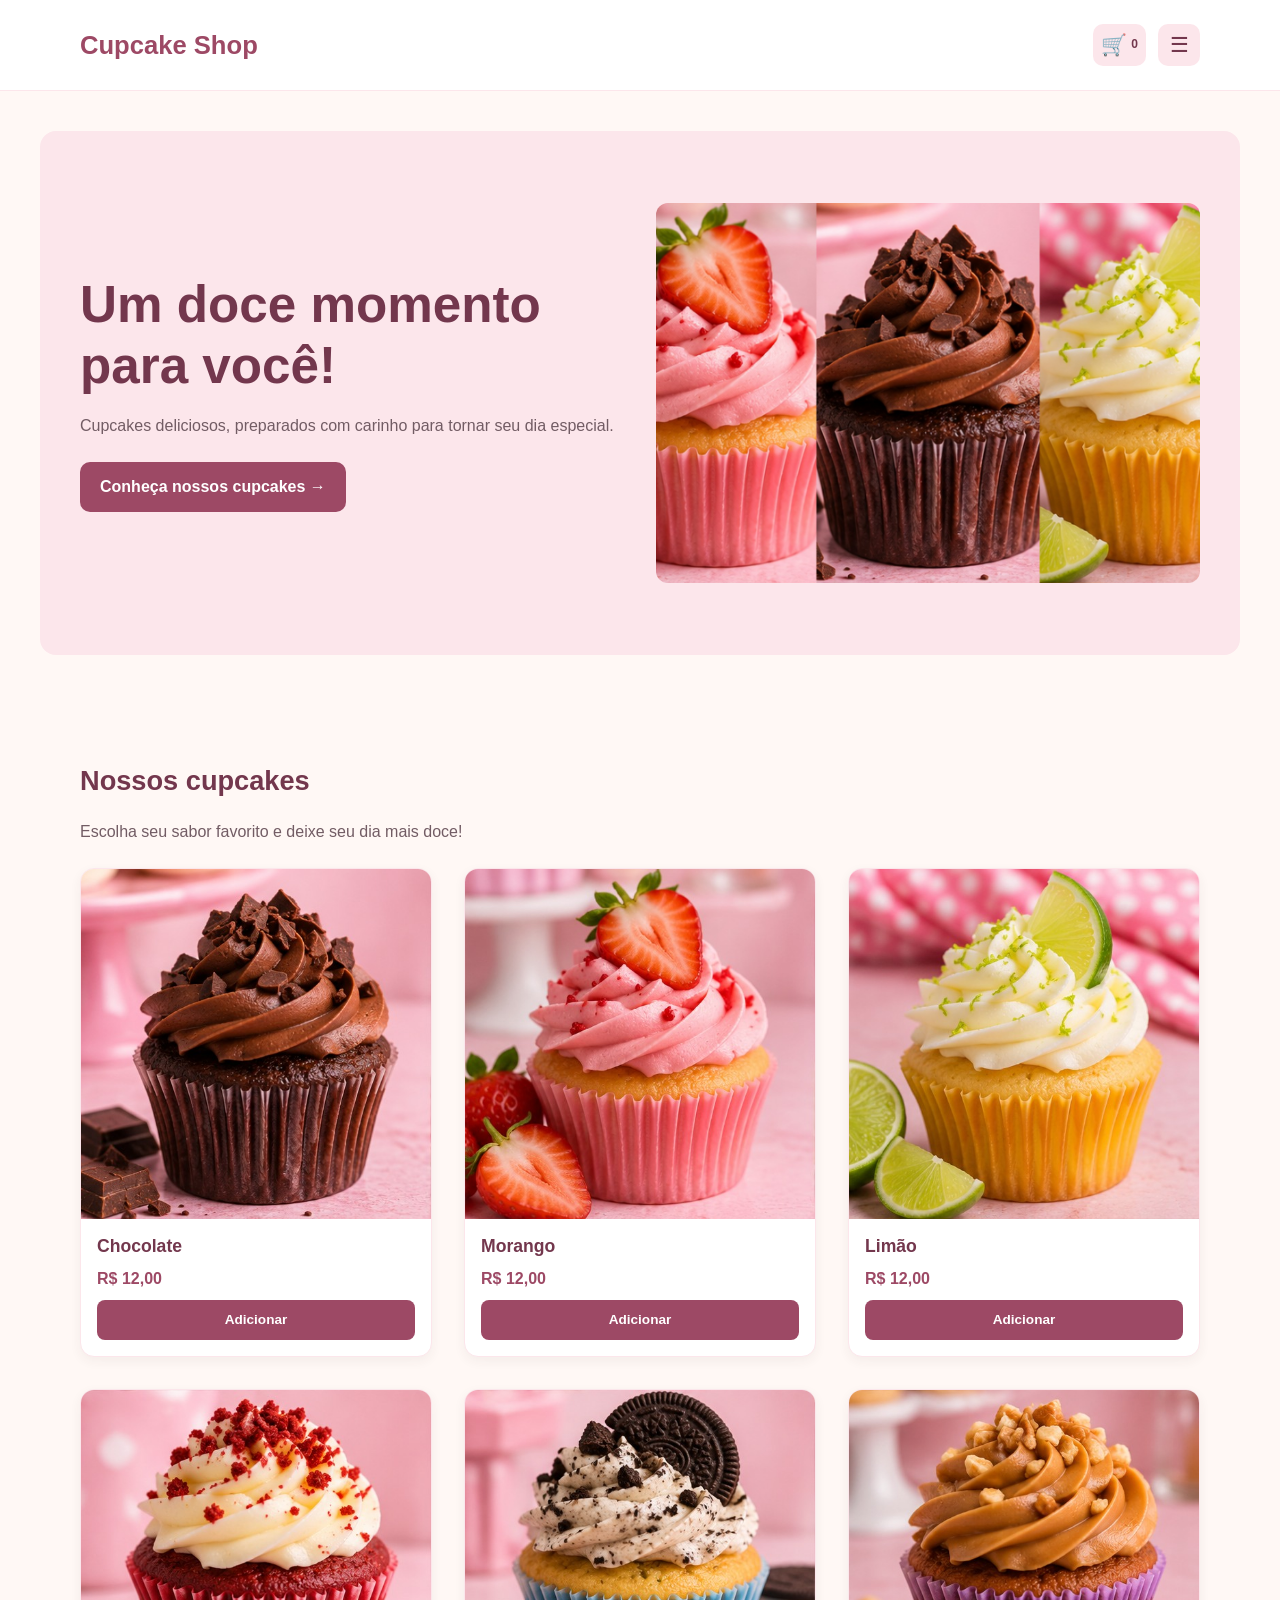
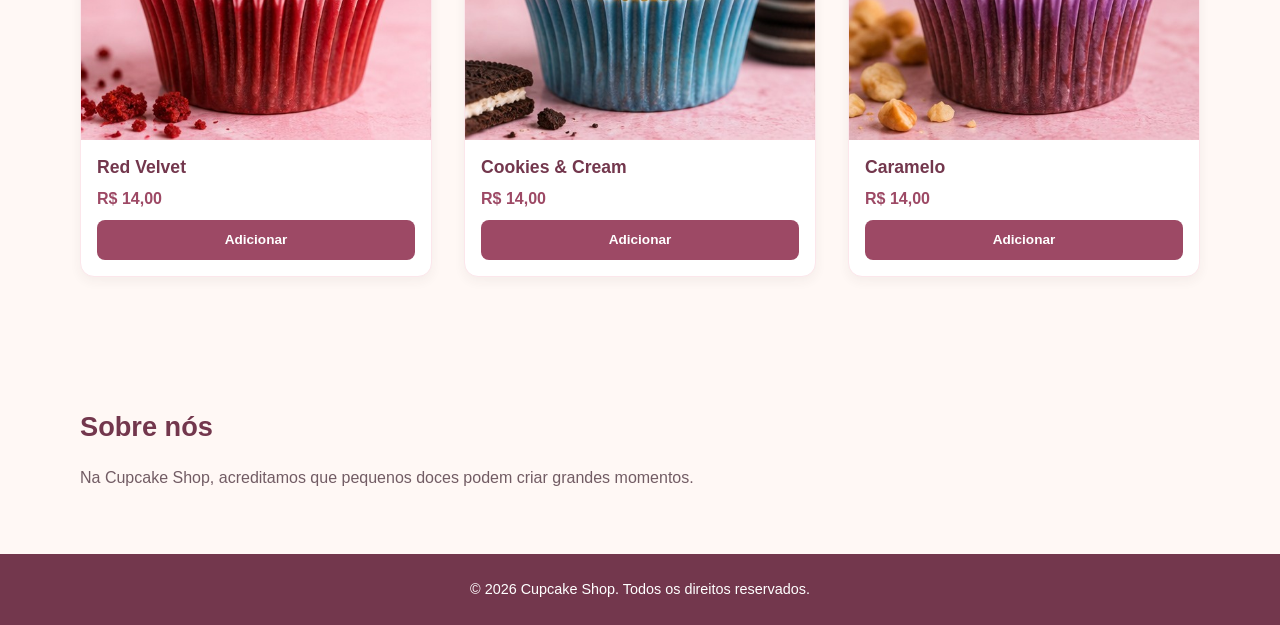
==== commit c49d198c: "Corrige caminho da imagem do cupcake Red Velvet" ====
--- a/index.html
+++ b/index.html
@@ -57,7 +57,7 @@
           <div class="product-info"><h3>Limão</h3><p class="product-price">R$ 12,00</p><button type="button" class="add-to-cart">Adicionar</button></div>
         </article>
         <article class="product-card" data-id="red-velvet" data-name="Red Velvet" data-price="14" data-image="Assets/images/cupcake-red-velvet.jpg">
-          <img src="Assets  /images/cupcake-red-velvet.jpg" alt="Cupcake Red Velvet" loading="lazy">
+          <img src="Assets/images/cupcake-red-velvet.jpg" alt="Cupcake Red Velvet" loading="lazy">
           <div class="product-info"><h3>Red Velvet</h3><p class="product-price">R$ 14,00</p><button type="button" class="add-to-cart">Adicionar</button></div>
         </article>
         <article class="product-card" data-id="cookies-cream" data-name="Cookies &amp; Cream" data-price="14" data-image="Assets/images/cupcake-cookies-cream.jpg">
